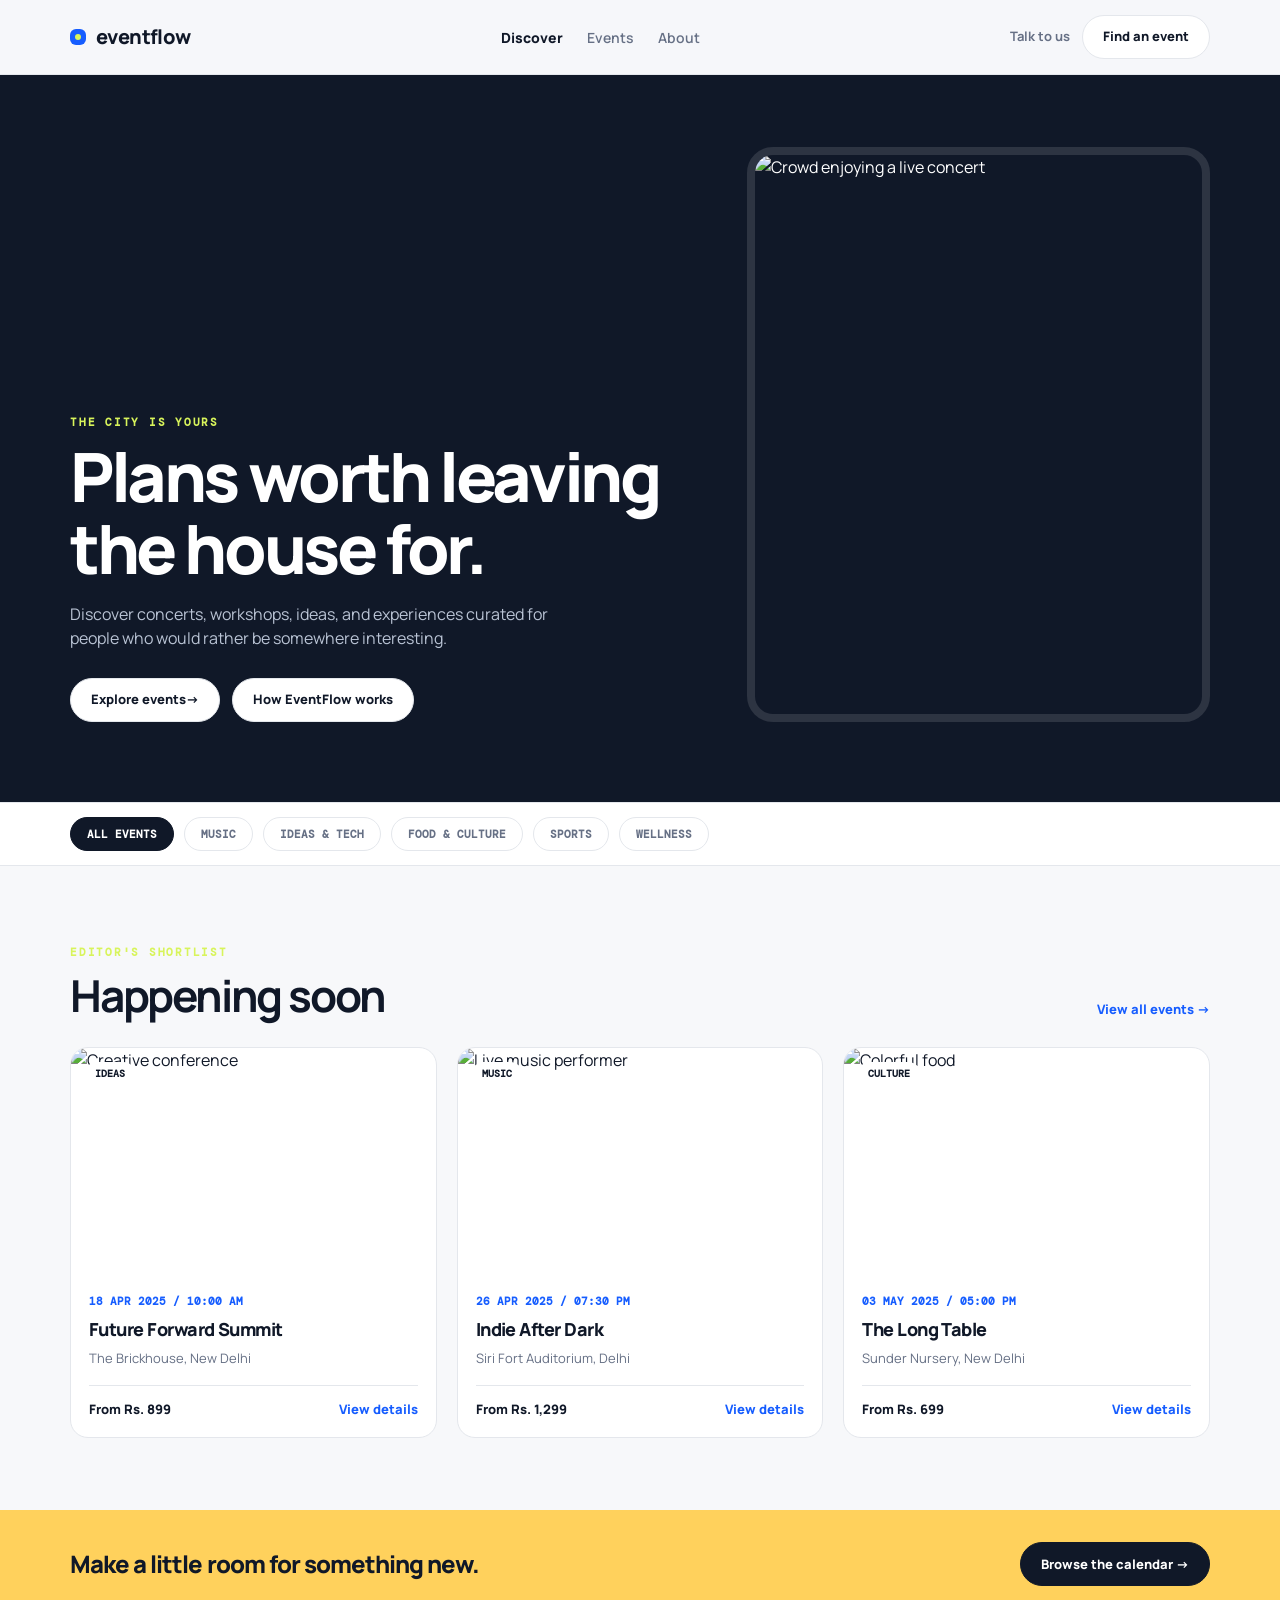
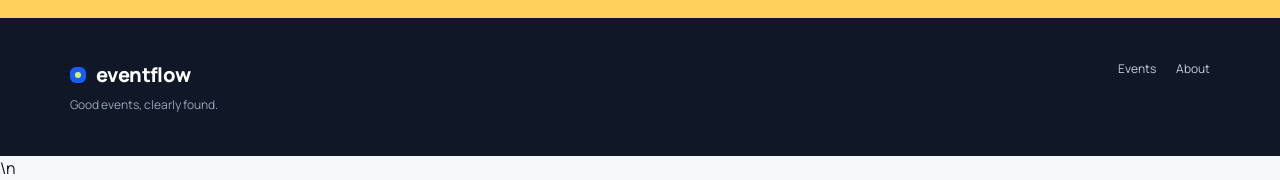
==== index.html @ 3fd76baa "Add files via upload" ====
<!doctype html>
<!-- ==========================================================================
     EventFlow · Home Landing Experience (index.html)
          Role: Discovery Portal, Fluid Hero, Category Filter Pills & Event Shortlist
     ========================================================================== -->
<html lang="en">
<head>
  <!-- Document Type & Standards: HTML5 doctype triggers standards mode in modern browsers -->
  <meta charset="utf-8">
  <!-- Character Encoding: UTF-8 supports global typography, currency glyphs (Rs.), and symbols -->
  <meta name="viewport" content="width=device-width, initial-scale=1">
  <!-- Responsive Viewport: Ensures 1:1 pixel rendering on mobile phones without desktop downscaling -->
  <title>EventFlow | Find your next good night</title>
  <!-- Central Stylesheet: Links centralized style.css driving all tokens, grids, and components -->
  <link rel="stylesheet" href="style.css">
</head>
<body>
  <!-- ========================================================================
       Global Navigation Header: Uses Flexbox to balance logo, links, and actions
       ======================================================================== -->
  <header class="site-header">
    <div class="container nav">
      <!-- Brand Logo: Pure CSS geometric mark with link back to discovery homepage -->
      <a class="logo" href="index.html"><span class="logo-mark"></span>eventflow</a>
      <!-- Semantic Navigation: aria-label aids screen readers; .active denotes current page -->
      <nav class="nav-links" aria-label="Main navigation">
        <a class="active" href="index.html">Discover</a>
        <a href="events.html">Events</a>
        <a href="about.html">About</a>
      </nav>
      <!-- Action Controls: Direct links to support desk and full event calendar -->
      <div class="nav-actions">
        <a class="link-button" href="about.html#contact">Talk to us</a>
        <a class="button" href="events.html">Find an event</a>
      </div>
    </div>
  </header>

  <main>
    <!-- ======================================================================
         Hero Banner Section: Asymmetrical 2-column CSS Grid (1.15fr to 0.85fr)
         ====================================================================== -->
    <section class="hero">
      <div class="container hero-grid">
        <!-- Left Hero Column: Copywriting hierarchy, eyebrow, fluid H1, and action buttons -->
        <div>
          <!-- Eyebrow: Small uppercase monospace badge establishing immediate section tone -->
          <span class="eyebrow">The city is yours</span>
          <!-- Fluid H1: Uses CSS clamp() to dynamically scale font size from phone to 4K -->
          <h1>Plans worth leaving the house for.</h1>
          <!-- Lead Description: Clear value proposition introducing curated live experiences -->
          <p class="hero-copy">Discover concerts, workshops, ideas, and experiences curated for people who would rather be somewhere interesting.</p>
          <!-- Call-to-Action Group: Dual button cluster with white-by-default primary and ghost buttons -->
          <div class="hero-actions">
            <a class="button" href="events.html">Explore events <span>-></span></a>
            <a class="button ghost" href="about.html">How EventFlow works</a>
          </div>
        </div>
        <!-- Right Hero Column: Framed visual card showcasing genuine live event crowd atmosphere -->
        <div class="hero-photo">
          <img src="https://images.unsplash.com/photo-1501386761578-eac5c94b800a?auto=format&fit=crop&w=900&q=85" alt="Crowd enjoying a live concert">
        </div>
      </div>
    </section>

    <!-- ======================================================================
         Category Filter Strip: Horizontal touch-scrolling pill navigation bar
         ====================================================================== -->
    <section class="category-strip">
      <div class="container categories">
        <!-- Pill Links: White-by-default capsule buttons; .selected marks the active filter -->
        <a class="category selected" href="events.html">All events</a>
        <a class="category" href="events.html">Music</a>
        <a class="category" href="events.html">Ideas &amp; tech</a>
        <a class="category" href="events.html">Food &amp; culture</a>
        <a class="category" href="events.html">Sports</a>
        <a class="category" href="events.html">Wellness</a>
      </div>
    </section>

    <!-- ======================================================================
         Editor's Shortlist: 3-Column CSS Grid displaying top upcoming events
         ====================================================================== -->
    <section class="section">
      <div class="container">
        <!-- Section Header: Flexbox row placing title on left and catalog text link on right -->
        <div class="section-head">
          <div>
            <span class="eyebrow">Editor's shortlist</span>
            <h2>Happening soon</h2>
          </div>
          <a class="text-link" href="events.html">View all events -></a>
        </div>
        <!-- Event Card Grid: 3 equal columns (repeat(3, 1fr)) with 20px uniform gutter -->
        <div class="event-grid">
          <!-- Shortlist Card 1: Ideas & Technology Conference -->
          <article class="event-card">
            <a href="event-detail.html">
              <div class="event-image">
                <img src="https://images.unsplash.com/photo-1511578314322-379afb476865?auto=format&fit=crop&w=800&q=80" alt="Creative conference">
                <span class="event-tag">Ideas</span>
              </div>
              <div class="event-body">
                <span class="event-date">18 APR 2025 / 10:00 AM</span>
                <h3>Future Forward Summit</h3>
                <p class="event-meta">The Brickhouse, New Delhi</p>
                <div class="event-footer">
                  <span class="price">From Rs. 899</span>
                  <span class="text-link">View details</span>
                </div>
              </div>
            </a>
          </article>
          <!-- Shortlist Card 2: Live Music & Indie Concert -->
          <article class="event-card">
            <a href="event-detail.html">
              <div class="event-image">
                <img src="https://images.unsplash.com/photo-1524368535928-5b5e00ddc76b?auto=format&fit=crop&w=800&q=80" alt="Live music performer">
                <span class="event-tag">Music</span>
              </div>
              <div class="event-body">
                <span class="event-date">26 APR 2025 / 07:30 PM</span>
                <h3>Indie After Dark</h3>
                <p class="event-meta">Siri Fort Auditorium, Delhi</p>
                <div class="event-footer">
                  <span class="price">From Rs. 1,299</span>
                  <span class="text-link">View details</span>
                </div>
              </div>
            </a>
          </article>
          <!-- Shortlist Card 3: Food & Cultural Community Gathering -->
          <article class="event-card">
            <a href="event-detail.html">
              <div class="event-image">
                <img src="https://images.unsplash.com/photo-1547592180-85f173990554?auto=format&fit=crop&w=800&q=80" alt="Colorful food">
                <span class="event-tag">Culture</span>
              </div>
              <div class="event-body">
                <span class="event-date">03 MAY 2025 / 05:00 PM</span>
                <h3>The Long Table</h3>
                <p class="event-meta">Sunder Nursery, New Delhi</p>
                <div class="event-footer">
                  <span class="price">From Rs. 699</span>
                  <span class="text-link">View details</span>
                </div>
              </div>
            </a>
          </article>
        </div>
      </div>
    </section>

    <!-- ======================================================================
         Conversion Feature Band: Attention-grabbing yellow banner prompting action
         ====================================================================== -->
    <section class="feature-band">
      <div class="container feature-band-inner">
        <h3>Make a little room for something new.</h3>
        <a class="button secondary" href="events.html">Browse the calendar -></a>
      </div>
    </section>
  </main>

  <!-- ========================================================================
       Global Grounding Footer: Brand summary statement & user navigation links
       ======================================================================== -->
  <footer class="footer">
    <div class="container footer-grid">
      <div>
        <a class="logo" href="index.html"><span class="logo-mark"></span>eventflow</a>
        <p>Good events, clearly found.</p>
      </div>
      <div class="footer-links">
        <a href="events.html">Events</a>
        <a href="about.html">About</a>
      </div>
    </div>
  </footer>
</body>
</html>\n
---- style.css ----
/* ==========================================================================
   EventFlow · Master Stylesheet & Centralized CSS Design System (style.css)
   Architecture: Pure CSS3 · Zero Frameworks · Zero Animations/Transitions
   Standards: 14 Modular Architectural Sections Driving All 6 User Pages
   ========================================================================== */

/* --- External Font Imports: Manrope (Body/Headings) & DM Mono (Metadata/Pills) --- */
@import url('https://fonts.googleapis.com/css2?family=DM+Mono:wght@400;500&family=Manrope:wght@400;500;600;700;800&display=swap');

/* --- 1. Design Tokens (:root): 13 Centralized Variables Preventing Drift --- */
:root {
  --ink: #101828;         /* Deep slate primary dark for high-contrast typography */
  --muted: #667085;       /* Neutral gray for secondary descriptions and timestamps */
  --line: #e4e7ec;        /* Subtle 1px structural separator border line */
  --paper: #f7f8fa;       /* Off-white soft canvas background for body and sections */
  --white: #ffffff;       /* Pure white card and component surface background */
  --blue: #165dff;        /* Primary accent blue for brand logo and active indicators */
  --blue-dark: #0e3fa8;   /* High-contrast dark blue for focused states */
  --coral: #ff6b57;       /* Energetic coral accent for primary checkout CTA buttons */
  --lime: #d8f45b;        /* Vibrant lime accent for category tags & success checkmark */
  --yellow: #ffd15c;      /* Eye-catching yellow accent for conversion feature banner */
  --sky: #dbeaff;         /* Gentle sky-blue tint for catalog and breadcrumb heroes */
  --shadow: 0 20px 60px rgba(16, 24, 40, .1); /* Elevation shadow for card depth */
  --radius: 18px;         /* Standardized border radius for uniform component geometry */
}

/* --- 2. Base Reset: Universal Box-Sizing & Typography Normalization --- */
* { box-sizing: border-box; margin: 0; padding: 0; }
body { color: var(--ink); background: var(--paper); font-family: 'Manrope', sans-serif; line-height: 1.5; }
a { color: inherit; text-decoration: none; }
button, input, select, textarea { font: inherit; }
button { cursor: pointer; }

/* --- 3. Utilities: Page Container & Section Spacing --- */
.container { margin: 0 auto; max-width: 1180px; padding: 0 20px; width: 100%; }
.section { padding: 72px 0; }

/* --- 4. Navigation Header: Sticky Header with Flexbox Distribution --- */
.site-header { background: rgba(247, 248, 250, .92); border-bottom: 1px solid var(--line); }
.nav { align-items: center; display: flex; justify-content: space-between; min-height: 74px; gap: 20px; }
.logo { align-items: center; display: inline-flex; font-size: 20px; font-weight: 800; gap: 10px; letter-spacing: -.03em; }
.logo-mark { background: var(--blue); border-radius: 6px; display: inline-block; height: 16px; position: relative; width: 16px; }
.logo-mark::after { background: var(--lime); border-radius: 50%; content: ''; height: 6px; left: 5px; position: absolute; top: 5px; width: 6px; }
.nav-links { align-items: center; display: flex; gap: 24px; }
.nav-links a { color: var(--muted); font-size: 14px; font-weight: 600; }
.nav-links a.active { color: var(--ink); font-weight: 800; }
.nav-actions { align-items: center; display: flex; gap: 12px; }

/* --- 5. Buttons (White by Default): High-Contrast Component Controls --- */
.button { align-items: center; background: var(--white); border: 1px solid var(--line); border-radius: 99px; color: var(--ink); display: inline-flex; font-size: 13px; font-weight: 800; justify-content: center; min-height: 44px; padding: 0 20px; }
.button.ghost { background: var(--white); border: 1px solid var(--line); color: var(--ink); }
.button.coral { background: var(--coral); border-color: var(--coral); color: white; }
.button.secondary { background: var(--ink); border-color: var(--ink); color: white; }
.link-button { color: var(--muted); font-size: 13px; font-weight: 700; }
.text-link { align-items: center; color: var(--blue); display: inline-flex; font-size: 13px; font-weight: 800; gap: 6px; }

/* --- 6. Hero Section (index.html): Asymmetrical 2-Column Landing Grid --- */
.hero { background: var(--ink); color: white; overflow: hidden; padding: 72px 0 80px; }
.hero-grid { align-items: end; display: grid; gap: 50px; grid-template-columns: 1.15fr .85fr; }
.eyebrow { color: var(--lime); display: inline-block; font: 600 11px 'DM Mono', monospace; letter-spacing: .16em; margin-bottom: 12px; text-transform: uppercase; }
.hero h1 { font-size: clamp(38px, 5.5vw, 68px); font-weight: 800; letter-spacing: -.05em; line-height: 1.05; }
.hero-copy { color: #b9c3d4; font-size: 16px; margin: 18px 0 28px; max-width: 480px; }
.hero-actions { display: flex; flex-wrap: wrap; gap: 12px; }
.hero-photo { border: 8px solid rgba(255, 255, 255, .12); border-radius: 26px; overflow: hidden; }
.hero-photo img { aspect-ratio: 4 / 5; display: block; object-fit: cover; width: 100%; }

/* --- 7. Category Strip & Feature Band: Touch Scrolling & Highlight Banner --- */
.category-strip { background: var(--white); border-bottom: 1px solid var(--line); border-top: 1px solid var(--line); }
.categories { display: flex; gap: 10px; overflow-x: auto; padding: 14px 20px; scrollbar-width: none; }
.category { background: var(--white); border: 1px solid var(--line); border-radius: 99px; color: var(--muted); font: 700 11px 'DM Mono', monospace; padding: 9px 16px; text-transform: uppercase; white-space: nowrap; }
.category.selected { background: var(--ink); border-color: var(--ink); color: white; }
.feature-band { background: var(--yellow); padding: 32px 0; }
.feature-band-inner { align-items: center; display: flex; justify-content: space-between; gap: 20px; }
.feature-band h3 { font-size: 24px; font-weight: 800; letter-spacing: -.04em; }

/* --- 8. Event Cards & Section Grid: 3-Column Catalog Architecture --- */
.section-head { align-items: end; display: flex; justify-content: space-between; margin-bottom: 28px; gap: 16px; }
.section-head h2 { font-size: clamp(28px, 4vw, 44px); letter-spacing: -.05em; line-height: 1.1; }
.event-grid { display: grid; gap: 20px; grid-template-columns: repeat(3, 1fr); }
.event-card { background: var(--white); border: 1px solid var(--line); border-radius: var(--radius); overflow: hidden; }
.event-image { position: relative; }
.event-image img { aspect-ratio: 16 / 10; display: block; object-fit: cover; width: 100%; }
.event-tag { background: white; border-radius: 99px; color: var(--ink); font: 700 10px 'DM Mono', monospace; left: 14px; padding: 5px 10px; position: absolute; text-transform: uppercase; top: 14px; }
.event-body { padding: 18px; }
.event-date { color: var(--blue); display: block; font: 600 11px 'DM Mono', monospace; margin-bottom: 8px; }
.event-body h3 { font-size: 18px; font-weight: 800; letter-spacing: -.03em; margin-bottom: 6px; }
.event-meta { color: var(--muted); font-size: 13px; }
.event-footer { align-items: center; border-top: 1px solid var(--line); display: flex; justify-content: space-between; margin-top: 16px; padding-top: 14px; }
.price { font-size: 13px; font-weight: 800; }

/* --- 9. Catalog & Filters (events.html): Responsive Search & Select Bar --- */
.page-hero { background: var(--sky); padding: 52px 0 46px; }
.page-hero h1 { font-size: clamp(34px, 5vw, 60px); letter-spacing: -.05em; margin: 8px 0 12px; }
.page-hero p { color: var(--muted); max-width: 500px; }
.filters { align-items: center; display: flex; flex-wrap: wrap; gap: 10px; margin-bottom: 24px; }
.search-box { background: white; border: 1px solid var(--line); border-radius: 8px; display: flex; flex: 1 1 240px; min-height: 42px; padding: 0 12px; }
.search-box input { border: 0; outline: 0; width: 100%; }
.filter-select { background: white; border: 1px solid var(--line); border-radius: 8px; color: var(--muted); min-height: 42px; padding: 0 12px; }

/* --- 10. Detail & Map (event-detail.html): Showcase Layout & Google Maps Link --- */
.detail-layout { display: grid; gap: 42px; grid-template-columns: 1.15fr .85fr; }
.detail-visual { border-radius: 18px; overflow: hidden; }
.detail-visual img { aspect-ratio: 1.5 / 1; object-fit: cover; width: 100%; }
.detail-content h1 { font-size: clamp(32px, 4.5vw, 54px); letter-spacing: -.05em; line-height: 1.1; margin: 8px 0 16px; }
.detail-content p { color: var(--muted); margin-bottom: 20px; }
.detail-info { border-bottom: 1px solid var(--line); border-top: 1px solid var(--line); display: grid; gap: 14px; grid-template-columns: repeat(2, 1fr); margin: 24px 0; padding: 18px 0; }
.info-item span { color: var(--muted); display: block; font: 500 10px 'DM Mono', monospace; text-transform: uppercase; }
.info-item strong { display: block; font-size: 14px; margin-top: 3px; }
.detail-bottom { border-top: 1px solid var(--line); padding: 56px 0; }
.detail-bottom-grid { display: grid; gap: 40px; grid-template-columns: 1fr 1fr; }
.detail-bottom-grid h2 { font-size: 26px; letter-spacing: -.04em; margin: 6px 0 12px; }
.detail-bottom-grid h3 { font-size: 16px; margin: 18px 0 6px; }
.detail-bottom-grid p.muted { color: var(--muted); font-size: 14px; line-height: 1.6; }
.map-link { display: block; text-decoration: none; }
.map-box { border-radius: 16px; overflow: hidden; position: relative; border: 1px solid var(--line); }
.map-box img { display: block; width: 100%; height: auto; }
.map-caption { position: absolute; bottom: 12px; right: 12px; background: rgba(16, 24, 40, .85); color: white; font: 700 11px 'DM Mono', monospace; padding: 6px 12px; border-radius: 99px; }

/* --- 11. Checkout Form & Summary (booking.html): Registration Panel --- */
.booking-layout { display: grid; gap: 32px; grid-template-columns: 1.15fr .85fr; }
.form-panel, .summary-card, .contact-card { background: var(--white); border: 1px solid var(--line); border-radius: var(--radius); padding: 24px; }
.form-grid { display: grid; gap: 14px; grid-template-columns: 1fr 1fr; }
.field.full { grid-column: 1 / -1; }
.field label { color: var(--muted); display: block; font: 600 11px 'DM Mono', monospace; margin-bottom: 6px; text-transform: uppercase; }
.field input, .field select, .field textarea { background: var(--paper); border: 1px solid var(--line); border-radius: 10px; padding: 11px 12px; width: 100%; }
.field textarea { resize: vertical; }
.summary-card h3 { font-size: 20px; letter-spacing: -.03em; margin: 6px 0 4px; }
.summary-card p.muted { color: var(--muted); font-size: 13px; }

/* --- 12. Confirmation & Ticket (confirmation.html): Digital Pass & QR Code --- */
.confirmation-hero { background: var(--white); border-bottom: 1px solid var(--line); padding: 52px 0; text-align: center; }
.confirmation-mark { align-items: center; background: var(--lime); border-radius: 50%; color: var(--ink); display: flex; font-size: 26px; font-weight: 800; height: 60px; justify-content: center; margin: 0 auto 16px; width: 60px; }
.confirmation-hero h1 { font-size: clamp(28px, 4.5vw, 44px); letter-spacing: -.04em; }
.confirmation-hero p { color: var(--muted); margin-top: 8px; }
.ticket { background: var(--white); border: 1px solid var(--line); border-radius: var(--radius); margin: 0 auto; max-width: 580px; overflow: hidden; }
.ticket-top { align-items: start; display: flex; justify-content: space-between; padding: 24px; }
.ticket-top h3 { font-size: 20px; letter-spacing: -.03em; margin-top: 4px; }
.ticket-info { background: var(--paper); border-bottom: 1px solid var(--line); border-top: 1px solid var(--line); display: grid; gap: 12px; grid-template-columns: repeat(3, 1fr); padding: 16px 24px; }
.ticket-bottom { align-items: center; display: flex; gap: 18px; padding: 24px; }
.qr { align-items: center; background: repeating-linear-gradient(45deg, #111 0 2px, #fff 2px 5px); border: 6px solid white; display: flex; height: 84px; justify-content: center; width: 84px; }
.qr span { background: white; color: var(--ink); font: 500 9px 'DM Mono', monospace; padding: 2px; }
.ticket-actions { display: flex; justify-content: center; gap: 12px; margin-top: 22px; }

/* --- 13. About & Footer: 50/50 Brand Manifesto & Grounding Landmark --- */
.about-grid { display: grid; gap: 40px; grid-template-columns: 1fr 1fr; }
.about-grid h2 { font-size: 34px; letter-spacing: -.05em; margin: 8px 0 14px; }
.about-grid p { color: var(--muted); margin-bottom: 12px; }
.contact-card { height: fit-content; }
.footer { background: var(--ink); color: white; padding: 42px 0; }
.footer-grid { display: flex; justify-content: space-between; gap: 24px; }
.footer p { color: #98a4b8; font-size: 12px; max-width: 250px; margin-top: 6px; }
.footer-links { display: flex; gap: 20px; }
.footer-links a { color: #c5cedc; font-size: 12px; }

/* --- 14. Responsive Media Queries: Tablet & Mobile Breakpoints --- */
@media (max-width: 820px) {
  .container { width: min(100% - 32px, 640px); }
  .nav-links { display: none; }
  .hero-grid, .detail-layout, .booking-layout, .about-grid { grid-template-columns: 1fr; }
  .hero-grid { gap: 36px; }
  .hero-photo { margin: 0 auto; max-width: 340px; width: 80%; }
  .event-grid { grid-template-columns: repeat(2, 1fr); }
  .detail-bottom-grid { grid-template-columns: 1fr; }
}

@media (max-width: 540px) {
  .container { width: calc(100% - 24px); }
  .nav-actions .link-button { display: none; }
  .hero h1 { font-size: 42px; }
  .section { padding: 48px 0; }
  .section-head, .feature-band-inner, .footer-grid { align-items: start; flex-direction: column; }
  .event-grid { grid-template-columns: 1fr; }
  .form-grid, .detail-info, .ticket-info { grid-template-columns: 1fr; }
  .field.full { grid-column: auto; }
  .page-hero { padding: 40px 0; }
}\n
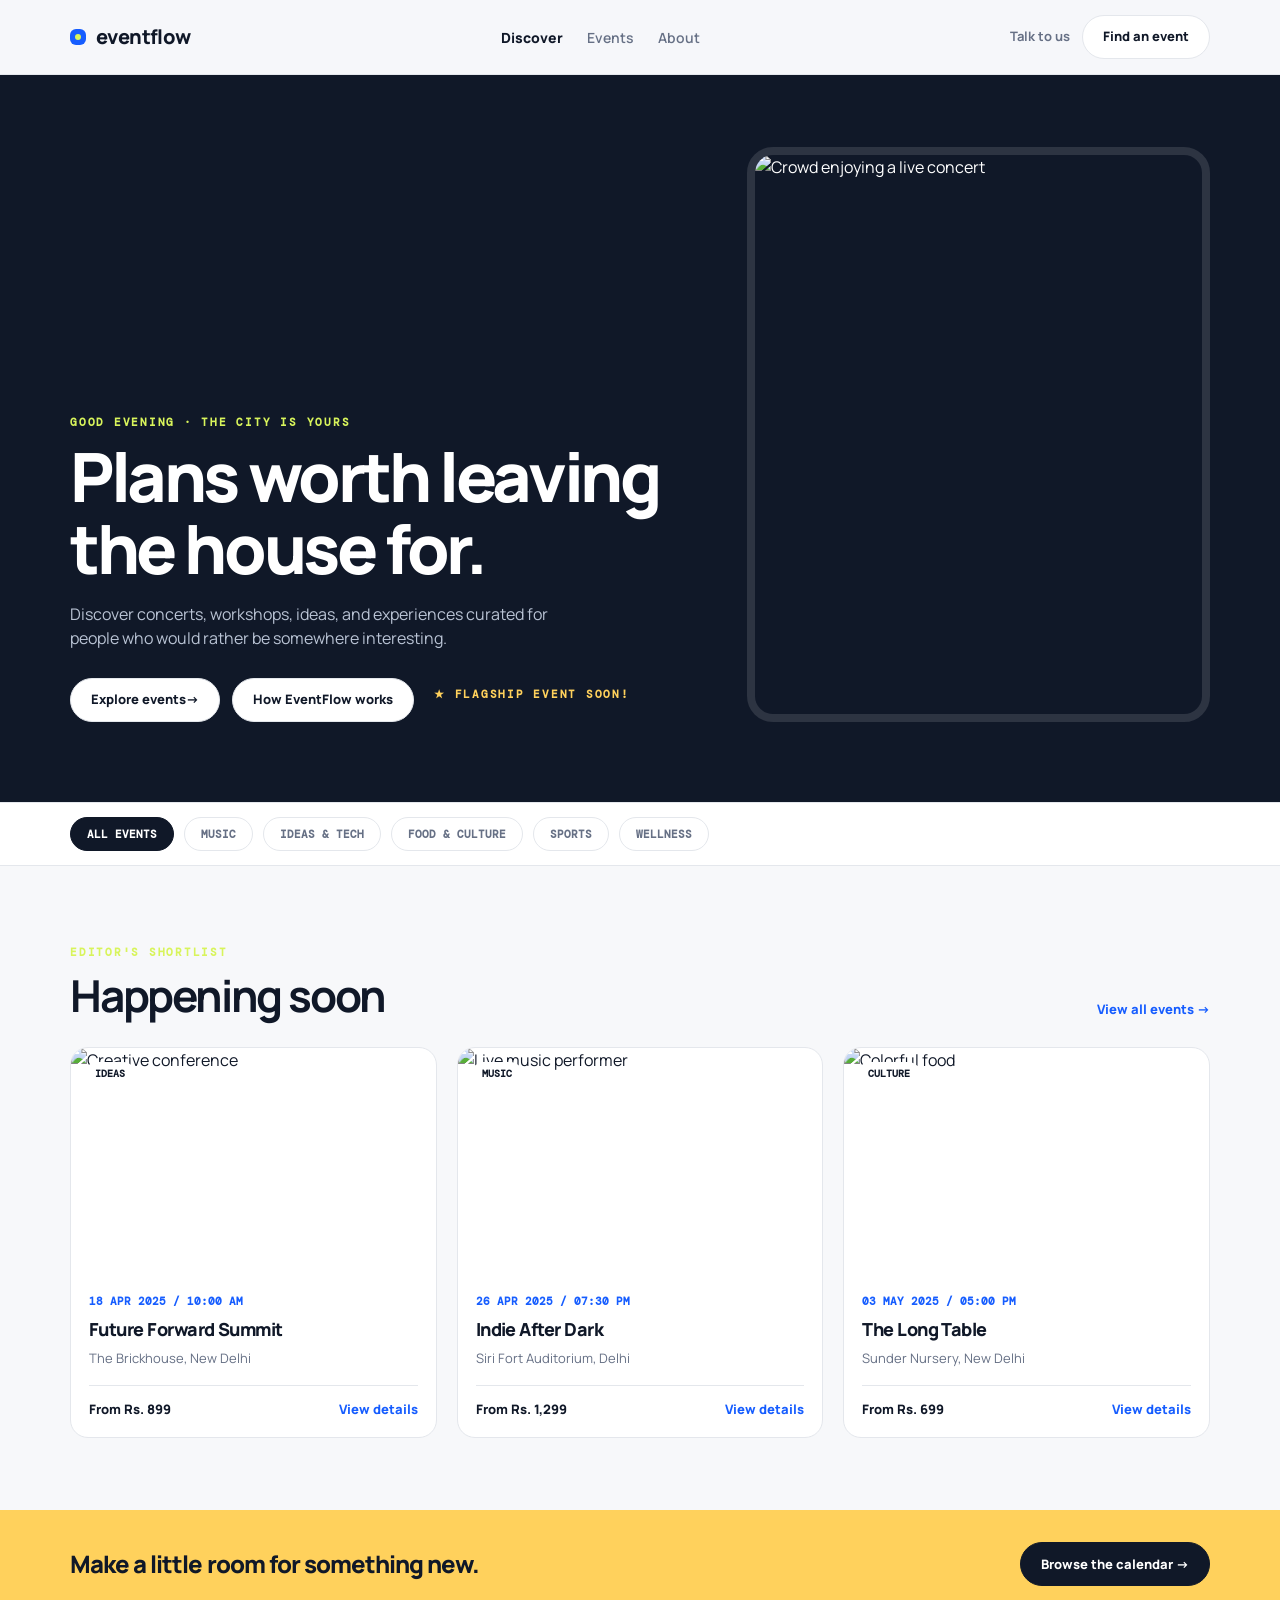
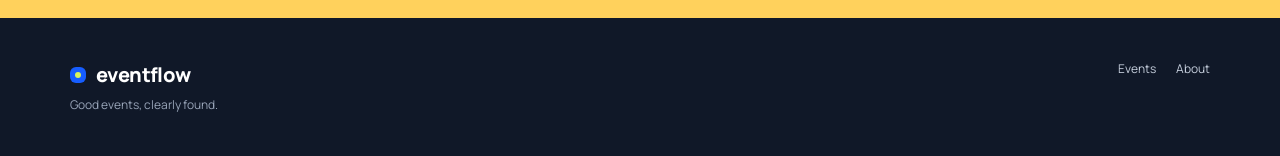
==== commit 4d5b2d72: "feat(member1): add home page JS - dynamic greeting, category filter, event countdown Member 1 contri" ====
--- a/index.html
+++ b/index.html
@@ -177,5 +177,8 @@
       </div>
     </div>
   </footer>
+
+  <script src="member4.js" defer></script>
+  <script src="member1.js" defer></script>
 </body>
-</html>\n+</html>
--- a/style.css
+++ b/style.css
@@ -173,4 +173,65 @@
   .form-grid, .detail-info, .ticket-info { grid-template-columns: 1fr; }
   .field.full { grid-column: auto; }
   .page-hero { padding: 40px 0; }
-}\n+}\n
+
+
+/* --- 15. Dynamic Interactive UI (Toast, Back-to-Top, Print Styles) --- */
+.back-to-top {
+  position: fixed;
+  bottom: 24px;
+  right: 24px;
+  width: 44px;
+  height: 44px;
+  border-radius: 50%;
+  background: var(--ink);
+  color: var(--white);
+  border: 1px solid var(--line);
+  font-size: 18px;
+  display: flex;
+  align-items: center;
+  justify-content: center;
+  cursor: pointer;
+  box-shadow: 0 4px 14px rgba(0, 0, 0, 0.15);
+  opacity: 0;
+  visibility: hidden;
+  transition: opacity 0.25s, visibility 0.25s;
+  z-index: 1000;
+}
+.back-to-top.visible {
+  opacity: 1;
+  visibility: visible;
+}
+.toast-msg {
+  position: fixed;
+  top: 24px;
+  right: 24px;
+  background: var(--ink);
+  color: var(--white);
+  padding: 14px 20px;
+  border-radius: 10px;
+  font-size: 14px;
+  font-weight: 600;
+  box-shadow: var(--shadow);
+  z-index: 9999;
+  border-left: 4px solid var(--lime);
+  display: none;
+}
+.toast-msg.show {
+  display: block;
+}
+.no-results {
+  grid-column: 1 / -1;
+  text-align: center;
+  padding: 48px 20px;
+  color: var(--muted);
+  background: var(--white);
+  border: 1px dashed var(--line);
+  border-radius: var(--radius);
+}
+@media print {
+  .site-header, .footer, .page-hero, .nav-actions, .ticket-actions, .back-to-top, .toast-msg { display: none !important; }
+  body { background: white; }
+  .section { padding: 0; }
+  .ticket { border: 1px solid #000; box-shadow: none; margin-top: 20px; }
+}
